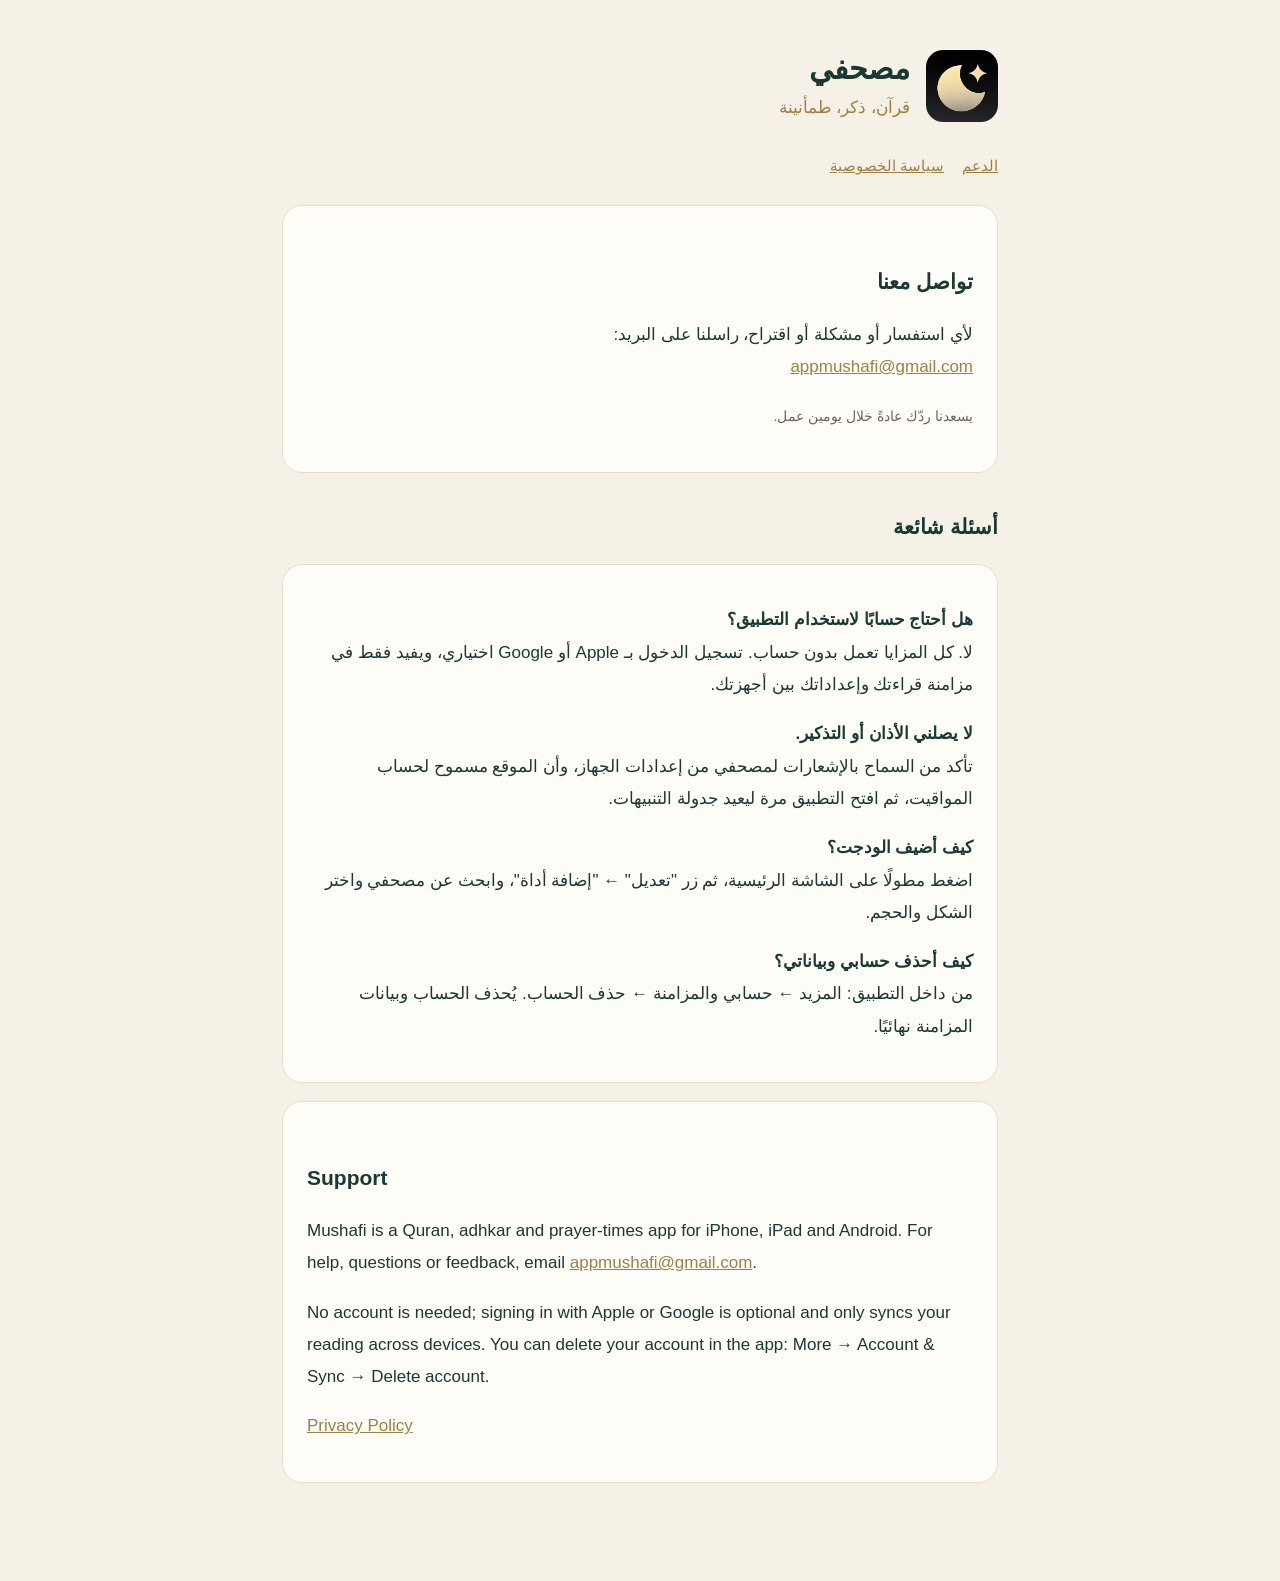
==== index.html @ 0d767c70 "Mushafi support and privacy pages Co-Authored-By: Claude Opus 5.5 <noreply@anthropic.com> Claude-Ses" ====
<!DOCTYPE html>
<html lang="ar" dir="rtl">
<head>
<meta charset="utf-8">
<meta name="viewport" content="width=device-width,initial-scale=1">
<title>مصحفي | الدعم</title>
<link rel="icon" href="icon.png">
<link rel="stylesheet" href="style.css">
</head>
<body>
<main>
<header><img src="icon.png" alt=""><div><h1>مصحفي</h1><p>قرآن، ذكر، طمأنينة</p></div></header>
<nav><a href="./">الدعم</a><a href="privacy.html">سياسة الخصوصية</a></nav>

<div class="card">
<h2>تواصل معنا</h2>
<p>لأي استفسار أو مشكلة أو اقتراح، راسلنا على البريد:<br>
<a href="mailto:appmushafi@gmail.com">appmushafi@gmail.com</a></p>
<p><small>يسعدنا ردّك عادةً خلال يومين عمل.</small></p>
</div>

<h2>أسئلة شائعة</h2>
<div class="card">
<p><strong>هل أحتاج حسابًا لاستخدام التطبيق؟</strong><br>لا. كل المزايا تعمل بدون حساب. تسجيل الدخول بـ Apple أو Google اختياري، ويفيد فقط في مزامنة قراءتك وإعداداتك بين أجهزتك.</p>
<p><strong>لا يصلني الأذان أو التذكير.</strong><br>تأكد من السماح بالإشعارات لمصحفي من إعدادات الجهاز، وأن الموقع مسموح لحساب المواقيت، ثم افتح التطبيق مرة ليعيد جدولة التنبيهات.</p>
<p><strong>كيف أضيف الودجت؟</strong><br>اضغط مطولًا على الشاشة الرئيسية، ثم زر "تعديل" ← "إضافة أداة"، وابحث عن مصحفي واختر الشكل والحجم.</p>
<p><strong>كيف أحذف حسابي وبياناتي؟</strong><br>من داخل التطبيق: المزيد ← حسابي والمزامنة ← حذف الحساب. يُحذف الحساب وبيانات المزامنة نهائيًا.</p>
</div>

<div class="card en">
<h2>Support</h2>
<p>Mushafi is a Quran, adhkar and prayer-times app for iPhone, iPad and Android. For help, questions or feedback, email <a href="mailto:appmushafi@gmail.com">appmushafi@gmail.com</a>.</p>
<p>No account is needed; signing in with Apple or Google is optional and only syncs your reading across devices. You can delete your account in the app: More → Account &amp; Sync → Delete account.</p>
<p><a href="privacy.html">Privacy Policy</a></p>
</div>
</main>
</body>
</html>
---- style.css ----
:root{--bg:#f6f1e6;--paper:#fffdf8;--ink:#173b32;--muted:#6e6555;--gold:#a0803f;--line:#e6dfcf}
*{box-sizing:border-box}
body{margin:0;background:var(--bg);color:var(--ink);font:17px/1.9 -apple-system,"SF Arabic","Segoe UI",Tahoma,sans-serif}
main{max-width:760px;margin:auto;padding:48px 22px 80px}
header{display:flex;align-items:center;gap:16px;margin-bottom:28px}
header img{width:72px;height:72px;border-radius:17px}
h1{font-size:30px;margin:0;line-height:1.4}
header p{margin:2px 0 0;color:var(--gold)}
h2{font-size:21px;margin:34px 0 8px}
.card{background:var(--paper);border:1px solid var(--line);border-radius:20px;padding:22px 24px;margin:18px 0}
a{color:var(--gold)}
nav{display:flex;gap:18px;margin:6px 0 24px;font-size:15px}
.en{direction:ltr;text-align:left}
small{color:var(--muted)}
ul{padding-inline-start:22px}
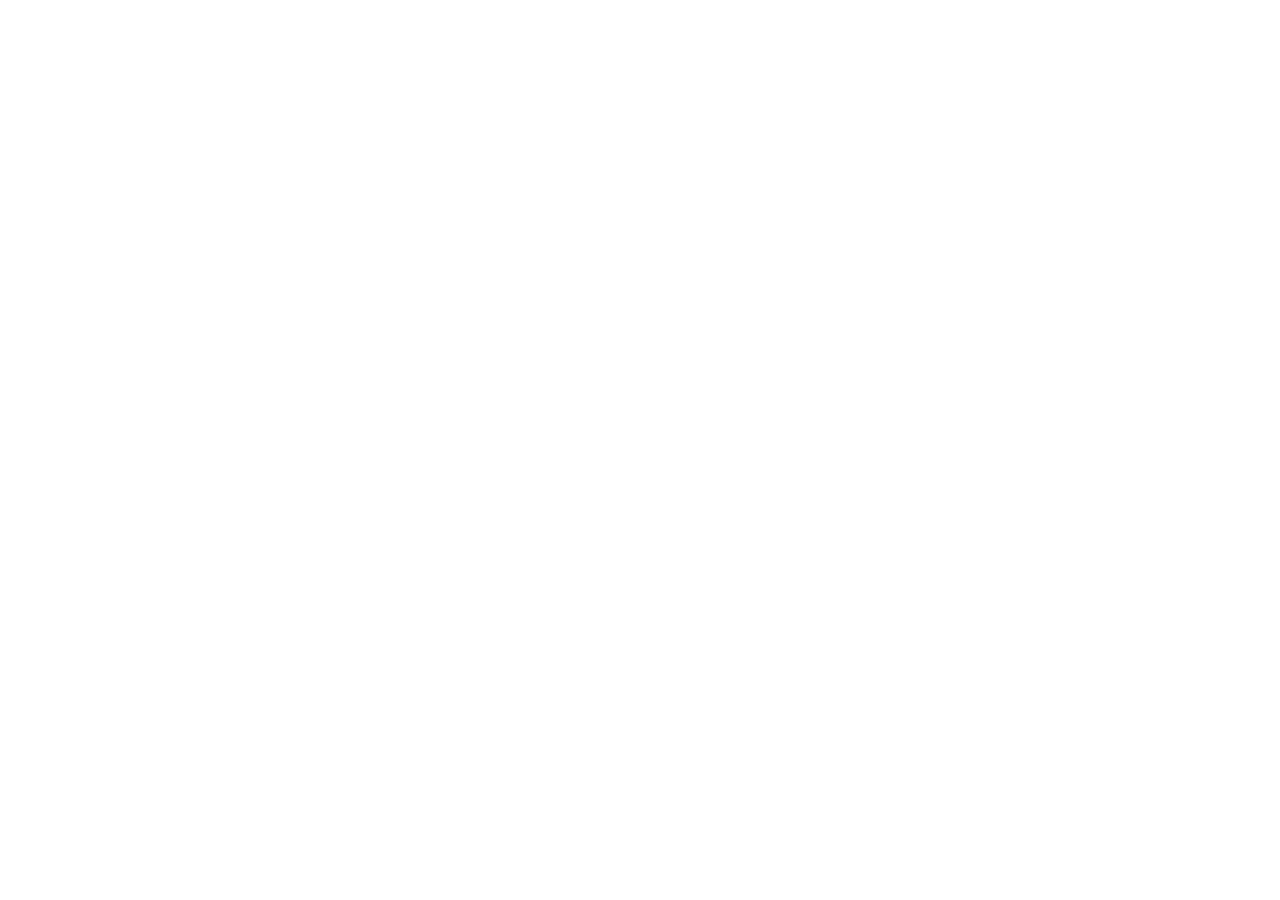
==== commit 07d7a2c4: "Support & privacy moved to mushafiapp.com — redirect Co-Authored-By: Claude Opus 5.5 <noreply@anthro" ====
--- a/index.html
+++ b/index.html
@@ -1,38 +1,7 @@
 <!DOCTYPE html>
-<html lang="ar" dir="rtl">
-<head>
-<meta charset="utf-8">
-<meta name="viewport" content="width=device-width,initial-scale=1">
-<title>مصحفي | الدعم</title>
-<link rel="icon" href="icon.png">
-<link rel="stylesheet" href="style.css">
-</head>
-<body>
-<main>
-<header><img src="icon.png" alt=""><div><h1>مصحفي</h1><p>قرآن، ذكر، طمأنينة</p></div></header>
-<nav><a href="./">الدعم</a><a href="privacy.html">سياسة الخصوصية</a></nav>
-
-<div class="card">
-<h2>تواصل معنا</h2>
-<p>لأي استفسار أو مشكلة أو اقتراح، راسلنا على البريد:<br>
-<a href="mailto:appmushafi@gmail.com">appmushafi@gmail.com</a></p>
-<p><small>يسعدنا ردّك عادةً خلال يومين عمل.</small></p>
-</div>
-
-<h2>أسئلة شائعة</h2>
-<div class="card">
-<p><strong>هل أحتاج حسابًا لاستخدام التطبيق؟</strong><br>لا. كل المزايا تعمل بدون حساب. تسجيل الدخول بـ Apple أو Google اختياري، ويفيد فقط في مزامنة قراءتك وإعداداتك بين أجهزتك.</p>
-<p><strong>لا يصلني الأذان أو التذكير.</strong><br>تأكد من السماح بالإشعارات لمصحفي من إعدادات الجهاز، وأن الموقع مسموح لحساب المواقيت، ثم افتح التطبيق مرة ليعيد جدولة التنبيهات.</p>
-<p><strong>كيف أضيف الودجت؟</strong><br>اضغط مطولًا على الشاشة الرئيسية، ثم زر "تعديل" ← "إضافة أداة"، وابحث عن مصحفي واختر الشكل والحجم.</p>
-<p><strong>كيف أحذف حسابي وبياناتي؟</strong><br>من داخل التطبيق: المزيد ← حسابي والمزامنة ← حذف الحساب. يُحذف الحساب وبيانات المزامنة نهائيًا.</p>
-</div>
-
-<div class="card en">
-<h2>Support</h2>
-<p>Mushafi is a Quran, adhkar and prayer-times app for iPhone, iPad and Android. For help, questions or feedback, email <a href="mailto:appmushafi@gmail.com">appmushafi@gmail.com</a>.</p>
-<p>No account is needed; signing in with Apple or Google is optional and only syncs your reading across devices. You can delete your account in the app: More → Account &amp; Sync → Delete account.</p>
-<p><a href="privacy.html">Privacy Policy</a></p>
-</div>
-</main>
-</body>
-</html>
+<html lang="ar" dir="rtl"><head><meta charset="utf-8">
+<title>مصحفي</title>
+<link rel="canonical" href="https://mushafiapp.com/">
+<meta http-equiv="refresh" content="0; url=https://mushafiapp.com/">
+<script>location.replace("https://mushafiapp.com/")</script>
+</head><body><p><a href="https://mushafiapp.com/">https://mushafiapp.com/</a></p></body></html>
